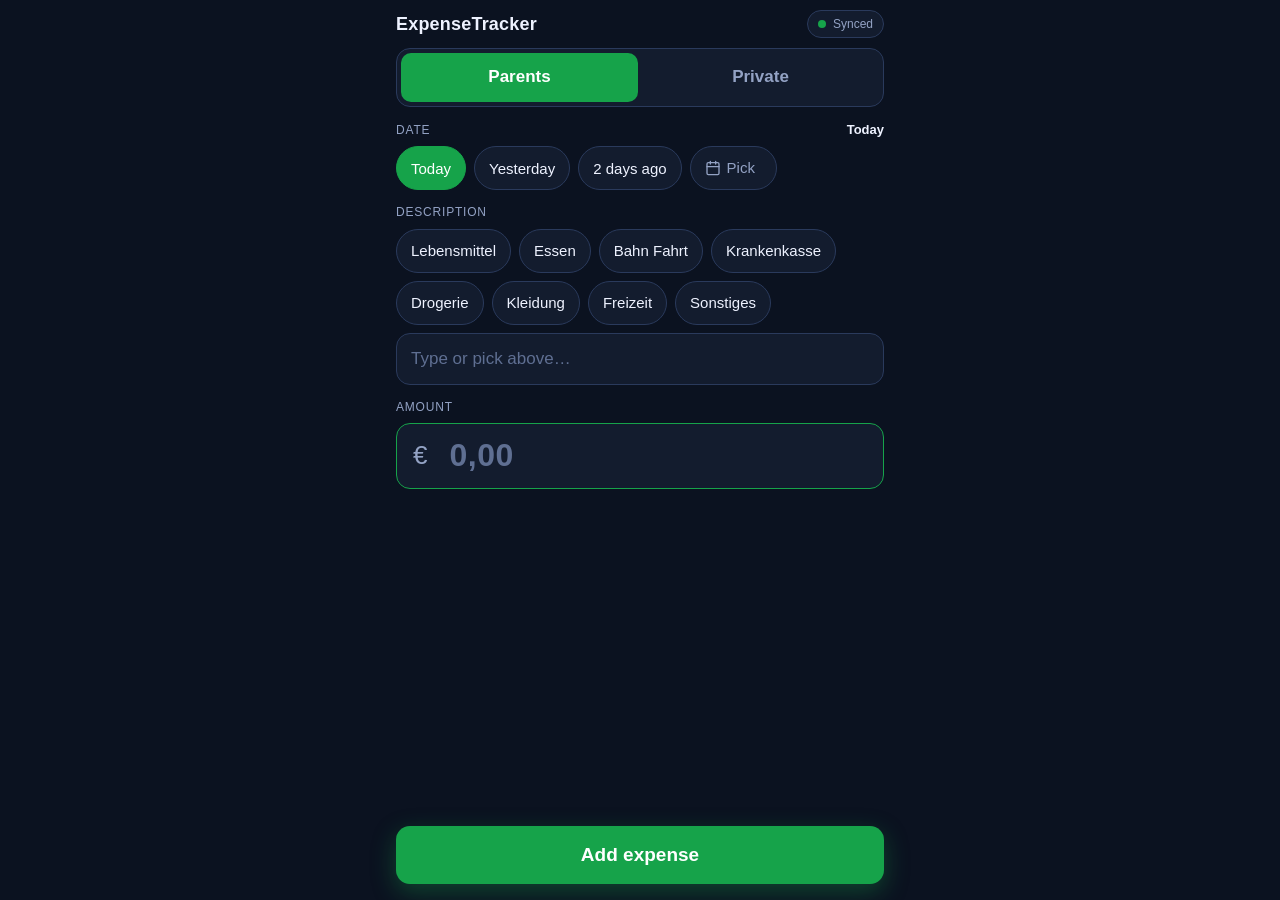
==== index.html @ 20f2503b "Build ExpenseTracker app" ====
<!DOCTYPE html>
<html lang="en">
<head>
  <meta charset="UTF-8" />
  <meta name="viewport" content="width=device-width, initial-scale=1.0, viewport-fit=cover, maximum-scale=1.0, user-scalable=no" />
  <meta name="theme-color" content="#16a34a" />
  <meta name="apple-mobile-web-app-capable" content="yes" />
  <meta name="apple-mobile-web-app-status-bar-style" content="black-translucent" />
  <meta name="apple-mobile-web-app-title" content="Expenses" />
  <title>ExpenseTracker</title>
  <link rel="manifest" href="manifest.webmanifest" />
  <link rel="icon" href="icons/favicon-32.png" sizes="32x32" />
  <link rel="apple-touch-icon" href="icons/apple-touch-icon.png" />
  <link rel="stylesheet" href="styles.css" />
</head>
<body>
  <div class="app">
    <header class="topbar">
      <h1>ExpenseTracker</h1>
      <button type="button" id="syncBtn" class="sync" title="Sync status" aria-live="polite">
        <span class="dot" id="syncDot"></span>
        <span id="syncText">Ready</span>
      </button>
    </header>

    <form id="form" class="form" autocomplete="off">
      <!-- 0. Classification -->
      <div class="segment" role="radiogroup" aria-label="Whose expense">
        <input type="radio" name="klass" id="k-parents" value="parents" checked />
        <label for="k-parents">Parents</label>
        <input type="radio" name="klass" id="k-private" value="private" />
        <label for="k-private">Private</label>
      </div>

      <!-- 1. Date -->
      <section class="block">
        <div class="block-head">
          <span class="label">Date</span>
          <span class="date-display" id="dateDisplay">Today</span>
        </div>
        <div class="chips" id="dateChips">
          <button type="button" class="chip" data-days="0">Today</button>
          <button type="button" class="chip" data-days="-1">Yesterday</button>
          <button type="button" class="chip" data-days="-2">2 days ago</button>
          <label class="chip chip-cal" for="date">
            <svg viewBox="0 0 24 24" width="16" height="16" fill="none" stroke="currentColor" stroke-width="2" stroke-linecap="round" stroke-linejoin="round"><rect x="3" y="4" width="18" height="18" rx="2"/><path d="M16 2v4M8 2v4M3 10h18"/></svg>
            Pick
          </button>
          <input type="date" id="date" name="date" />
        </div>
      </section>

      <!-- 2. Description -->
      <section class="block">
        <div class="block-head">
          <span class="label">Description</span>
        </div>
        <div class="chips" id="descChips"></div>
        <input type="text" id="desc" name="desc" placeholder="Type or pick above…" list="descHistory" enterkeyhint="next" />
        <datalist id="descHistory"></datalist>
      </section>

      <!-- 3. Amount -->
      <section class="block">
        <div class="block-head">
          <span class="label">Amount</span>
        </div>
        <div class="amount">
          <span class="cur">€</span>
          <input type="text" id="amount" name="amount" inputmode="decimal" placeholder="0,00"
                 pattern="[0-9]*[.,]?[0-9]*" enterkeyhint="done" autocomplete="off" />
        </div>
      </section>

      <div class="spacer"></div>

      <button type="submit" id="submit" class="submit">Add expense</button>
    </form>

    <section class="recent" id="recentWrap" hidden>
      <div class="recent-head">
        <span class="label">Recent</span>
        <button type="button" id="clearRecent" class="link">clear list</button>
      </div>
      <ul id="recent"></ul>
    </section>
  </div>

  <div id="toast" class="toast" role="status" aria-live="polite"></div>

  <script src="config.js"></script>
  <script src="app.js"></script>
</body>
</html>
---- styles.css ----
:root {
  --bg: #0b1220;
  --surface: #131c2e;
  --surface-2: #1b2740;
  --line: #2a3a5c;
  --text: #eef2ff;
  --muted: #93a2c4;
  --accent: #16a34a;
  --accent-press: #128a3f;
  --danger: #ef4444;
  --radius: 14px;
  --tap: 52px;
}

* { box-sizing: border-box; -webkit-tap-highlight-color: transparent; }

html, body {
  margin: 0;
  background: var(--bg);
  color: var(--text);
  font-family: -apple-system, BlinkMacSystemFont, "Segoe UI", Roboto, Helvetica, Arial, sans-serif;
  font-size: 17px;
  line-height: 1.35;
  overscroll-behavior-y: none;
}

.app {
  max-width: 520px;
  margin: 0 auto;
  min-height: 100dvh;
  display: flex;
  flex-direction: column;
  padding: max(10px, env(safe-area-inset-top)) 16px calc(16px + env(safe-area-inset-bottom));
}

/* ---- top bar ---- */
.topbar {
  display: flex;
  align-items: center;
  justify-content: space-between;
  margin-bottom: 10px;
}
.topbar h1 {
  font-size: 18px;
  font-weight: 700;
  margin: 0;
  letter-spacing: 0.2px;
}
.sync {
  display: inline-flex;
  align-items: center;
  gap: 7px;
  background: var(--surface);
  border: 1px solid var(--line);
  color: var(--muted);
  font-size: 12px;
  padding: 6px 10px;
  border-radius: 999px;
}
.sync .dot {
  width: 8px; height: 8px; border-radius: 50%;
  background: var(--muted);
  transition: background .2s;
}
.sync.is-ok   .dot { background: var(--accent); }
.sync.is-wait .dot { background: #f59e0b; }
.sync.is-off  .dot { background: var(--danger); }

/* ---- form ---- */
.form { display: flex; flex-direction: column; gap: 14px; flex: 1; }

.label { font-size: 12px; text-transform: uppercase; letter-spacing: .8px; color: var(--muted); }

.block { display: flex; flex-direction: column; gap: 8px; }
.block-head { display: flex; align-items: baseline; justify-content: space-between; }
.date-display { font-size: 13px; color: var(--text); font-weight: 600; }

/* ---- segmented control ---- */
.segment {
  display: grid;
  grid-template-columns: 1fr 1fr;
  background: var(--surface);
  border: 1px solid var(--line);
  border-radius: var(--radius);
  padding: 4px;
  gap: 4px;
}
.segment input { position: absolute; opacity: 0; pointer-events: none; }
.segment label {
  text-align: center;
  padding: 13px 0;
  border-radius: 10px;
  font-weight: 600;
  color: var(--muted);
  cursor: pointer;
  transition: background .15s, color .15s;
}
.segment input:checked + label { background: var(--accent); color: #fff; }
.segment input:focus-visible + label { outline: 2px solid #fff; outline-offset: 2px; }

/* ---- chips ---- */
.chips { display: flex; flex-wrap: wrap; gap: 8px; }
.chip {
  min-height: 44px;
  padding: 0 14px;
  display: inline-flex;
  align-items: center;
  gap: 6px;
  background: var(--surface);
  border: 1px solid var(--line);
  color: var(--text);
  border-radius: 999px;
  font-size: 15px;
  cursor: pointer;
}
.chip:active { background: var(--surface-2); }
.chip.is-active { background: var(--accent); border-color: var(--accent); color: #fff; }
.chip-cal { color: var(--muted); }
#date {
  /* kept in the DOM for the native picker, visually collapsed into the "Pick" chip */
  width: 1px; height: 1px; opacity: 0; padding: 0; border: 0; margin: 0;
}

/* ---- text input ---- */
input[type="text"] {
  width: 100%;
  min-height: var(--tap);
  background: var(--surface);
  border: 1px solid var(--line);
  border-radius: var(--radius);
  color: var(--text);
  padding: 0 14px;
  font-size: 17px;
}
input[type="text"]:focus { outline: none; border-color: var(--accent); }
input::placeholder { color: #5f6f92; }

/* ---- amount ---- */
.amount {
  display: flex;
  align-items: center;
  background: var(--surface);
  border: 1px solid var(--line);
  border-radius: var(--radius);
  padding: 0 16px;
}
.amount:focus-within { border-color: var(--accent); }
.amount .cur { font-size: 26px; color: var(--muted); margin-right: 8px; }
.amount input {
  flex: 1;
  min-height: 64px;
  background: transparent;
  border: 0;
  color: var(--text);
  font-size: 32px;
  font-weight: 700;
  letter-spacing: .5px;
}
.amount input:focus { outline: none; }

.spacer { flex: 1; min-height: 8px; }

/* ---- submit ---- */
.submit {
  position: sticky;
  bottom: calc(8px + env(safe-area-inset-bottom));
  min-height: 58px;
  border: 0;
  border-radius: var(--radius);
  background: var(--accent);
  color: #fff;
  font-size: 19px;
  font-weight: 700;
  cursor: pointer;
  box-shadow: 0 8px 24px rgba(22,163,74,.35);
}
.submit:active { background: var(--accent-press); transform: translateY(1px); }
.submit:disabled { opacity: .55; box-shadow: none; }
.submit.flash { animation: flash .4s ease; }
@keyframes flash { 0%{background:#22c55e} 100%{background:var(--accent)} }

/* ---- recent ---- */
.recent { margin-top: 18px; }
.recent-head { display: flex; justify-content: space-between; align-items: center; margin-bottom: 8px; }
.link { background: none; border: 0; color: var(--muted); font-size: 12px; text-decoration: underline; cursor: pointer; }
#recent { list-style: none; margin: 0; padding: 0; display: flex; flex-direction: column; gap: 8px; }
#recent li {
  display: flex;
  align-items: center;
  gap: 10px;
  background: var(--surface);
  border: 1px solid var(--line);
  border-radius: 12px;
  padding: 10px 12px;
  font-size: 14px;
}
#recent .r-main { flex: 1; min-width: 0; }
#recent .r-desc { font-weight: 600; white-space: nowrap; overflow: hidden; text-overflow: ellipsis; }
#recent .r-meta { color: var(--muted); font-size: 12px; }
#recent .r-amt { font-weight: 700; white-space: nowrap; }
#recent .r-tag { font-size: 10px; text-transform: uppercase; letter-spacing: .5px; padding: 2px 6px; border-radius: 6px; background: var(--surface-2); color: var(--muted); }
#recent .r-undo { background: none; border: 1px solid var(--line); color: var(--text); border-radius: 8px; padding: 6px 10px; font-size: 12px; cursor: pointer; }
#recent li.is-pending { border-color: #f59e0b55; }
#recent li.is-sent .r-undo { display: none; }
#recent li.is-error { border-color: var(--danger); }

/* ---- toast ---- */
.toast {
  position: fixed;
  left: 50%;
  bottom: calc(84px + env(safe-area-inset-bottom));
  transform: translateX(-50%) translateY(20px);
  background: #0f172a;
  border: 1px solid var(--line);
  color: var(--text);
  padding: 10px 16px;
  border-radius: 999px;
  font-size: 14px;
  opacity: 0;
  pointer-events: none;
  transition: opacity .2s, transform .2s;
  z-index: 50;
}
.toast.show { opacity: 1; transform: translateX(-50%) translateY(0); }
.toast.err { border-color: var(--danger); }

@media (prefers-reduced-motion: reduce) {
  * { transition: none !important; animation: none !important; }
}
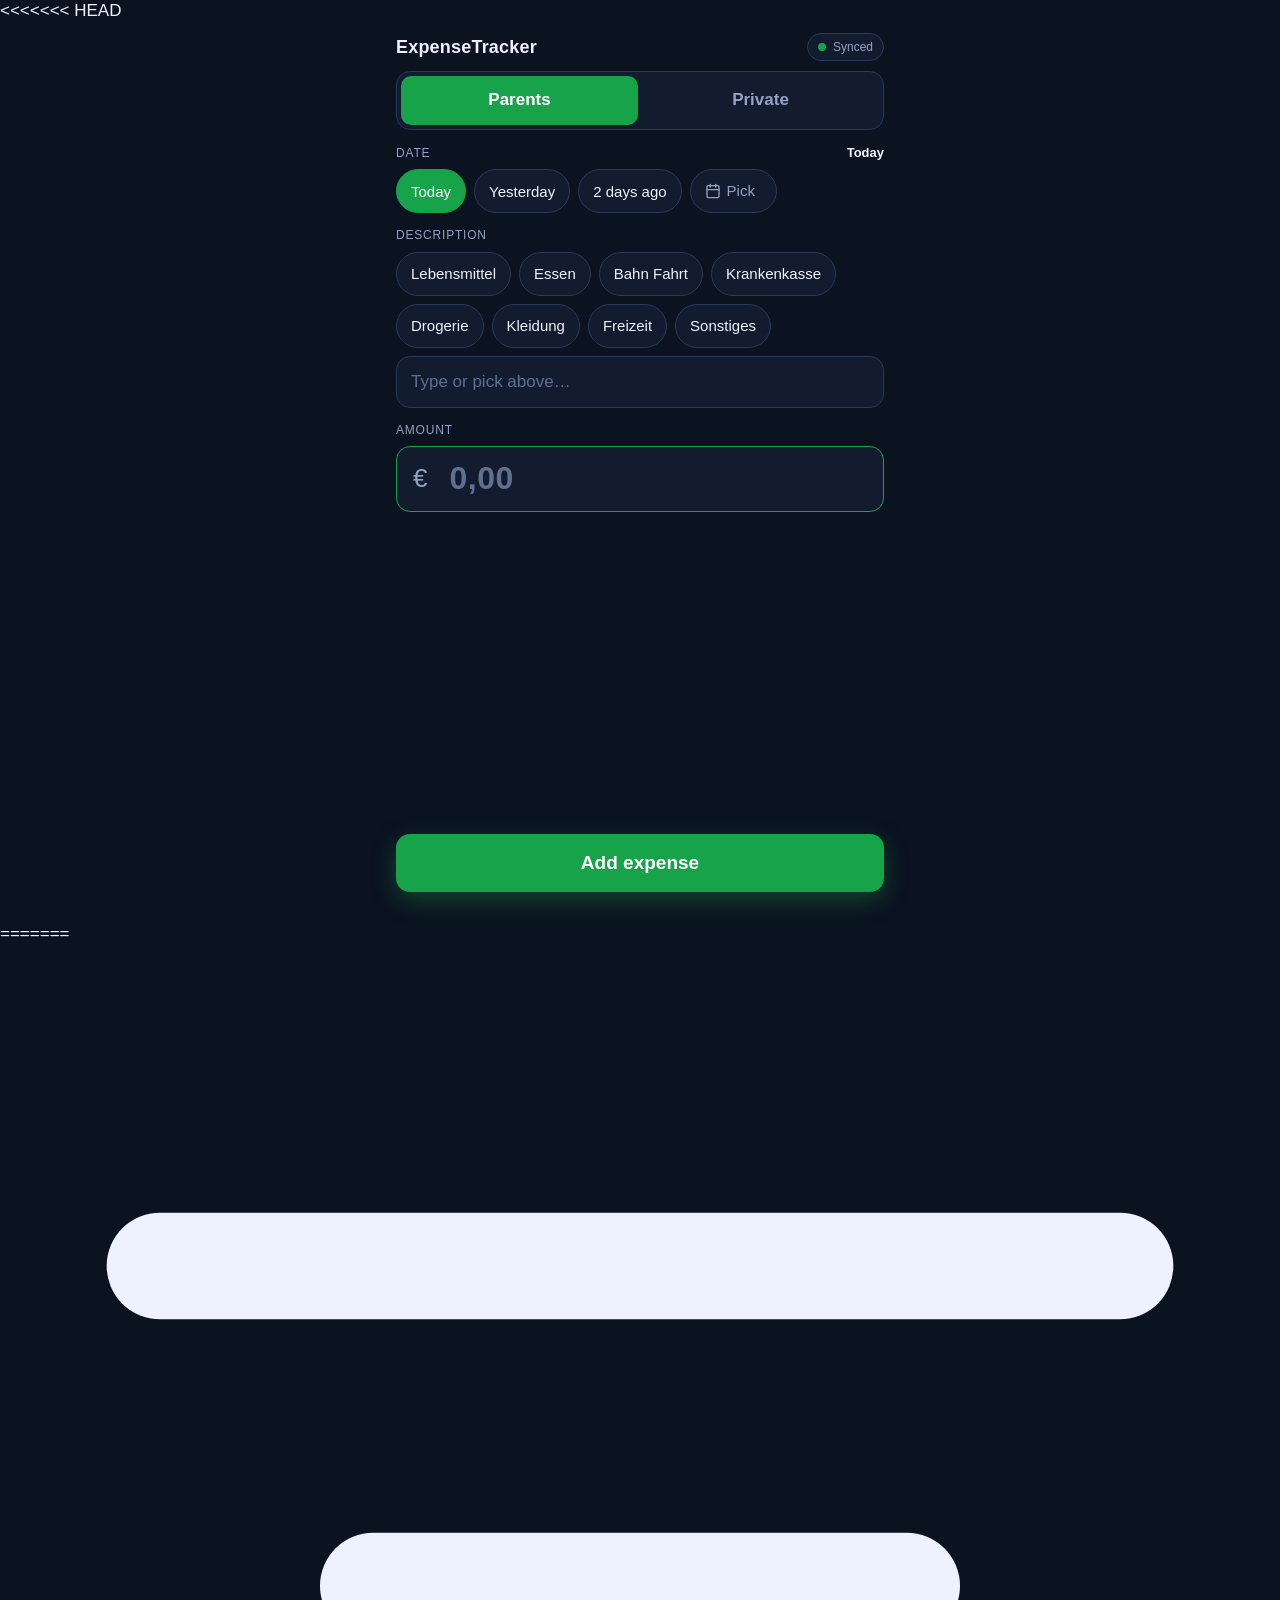
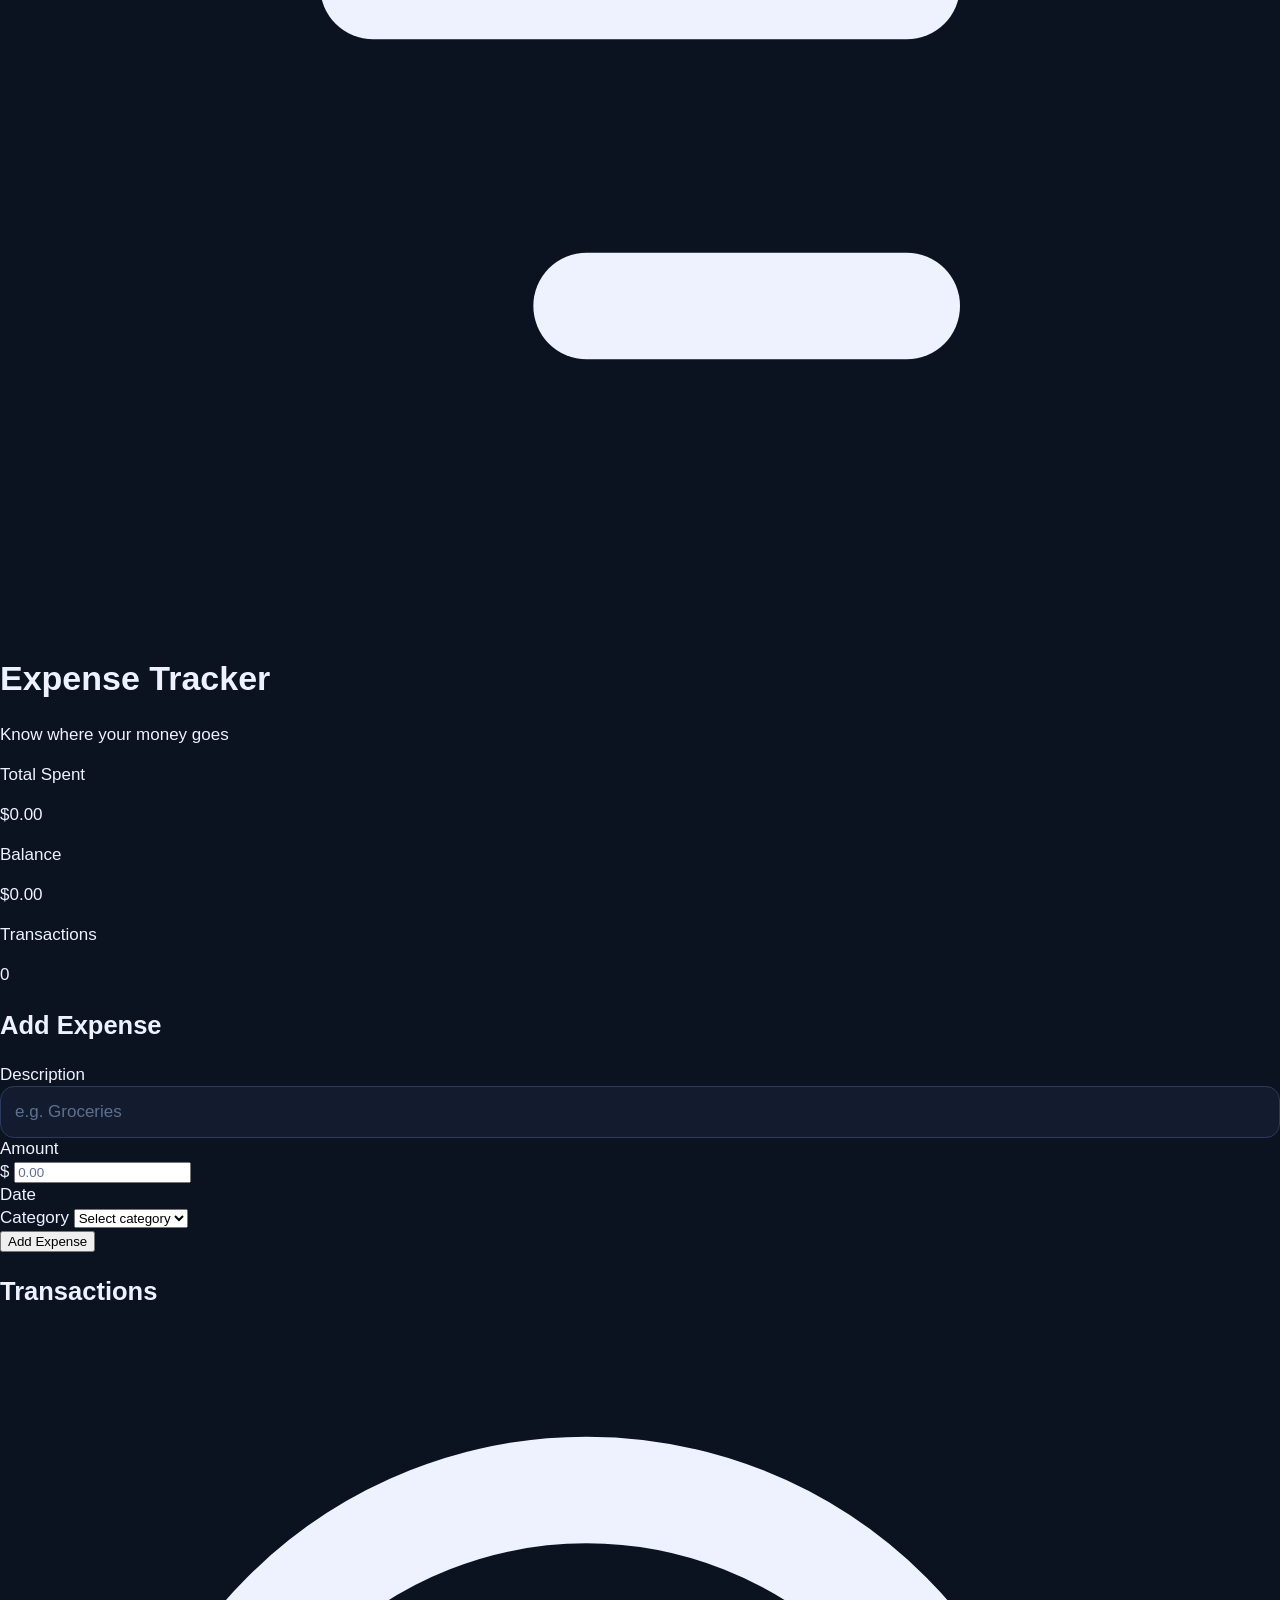
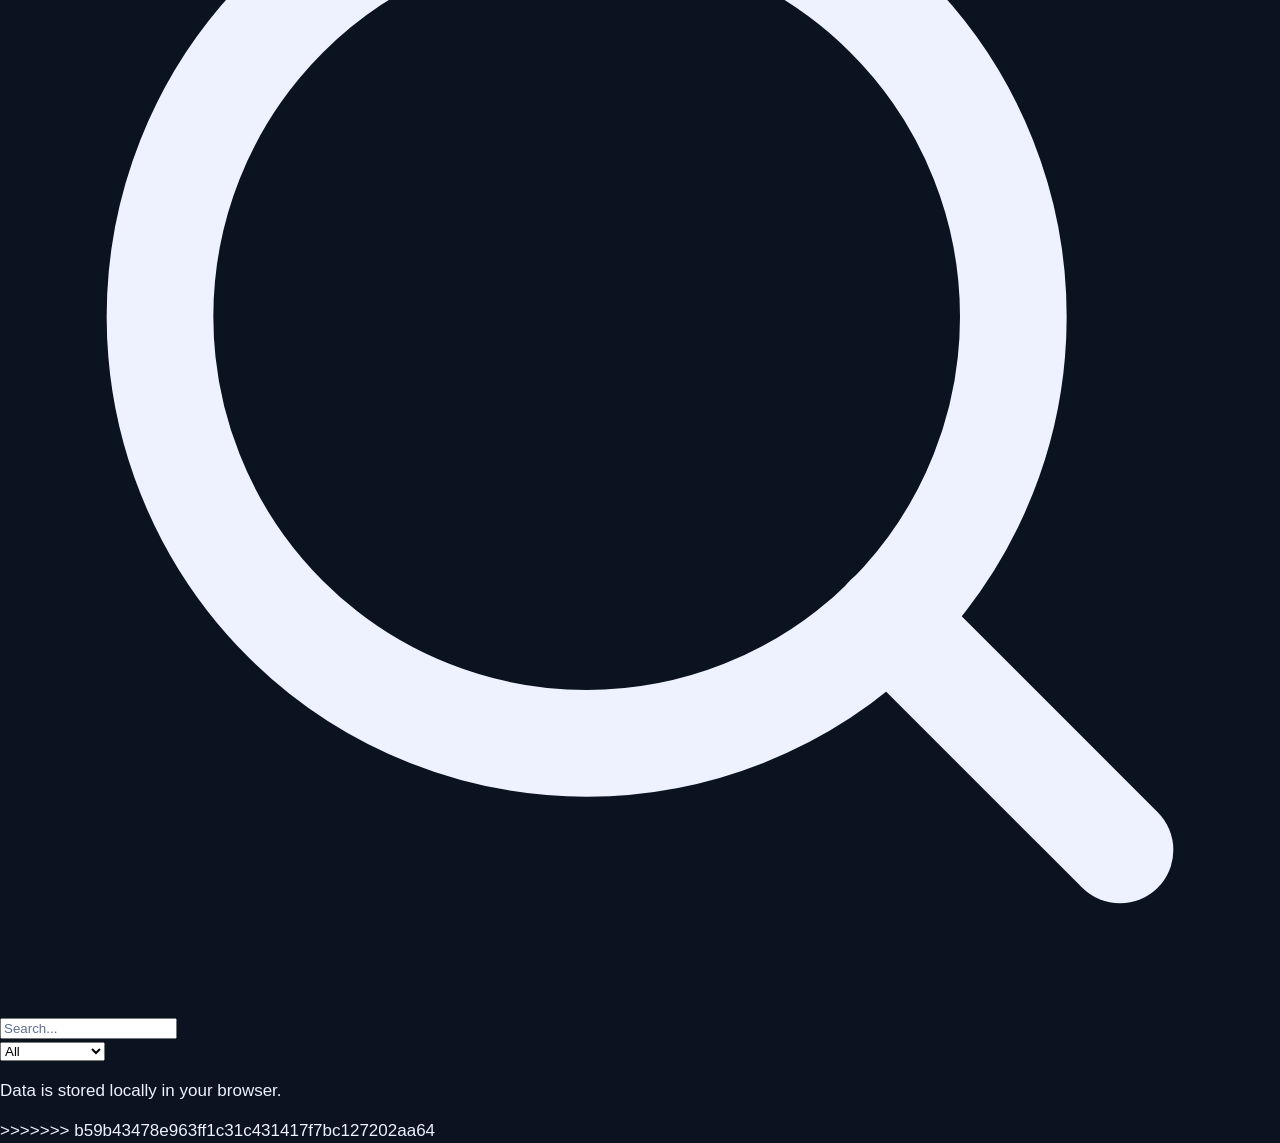
==== commit 322c0f9e: "Build ExpenseTracker app" ====
--- a/index.html
+++ b/index.html
@@ -2,6 +2,7 @@
 <html lang="en">
 <head>
   <meta charset="UTF-8" />
+<<<<<<< HEAD
   <meta name="viewport" content="width=device-width, initial-scale=1.0, viewport-fit=cover, maximum-scale=1.0, user-scalable=no" />
   <meta name="theme-color" content="#16a34a" />
   <meta name="apple-mobile-web-app-capable" content="yes" />
@@ -89,6 +90,132 @@
   <div id="toast" class="toast" role="status" aria-live="polite"></div>
 
   <script src="config.js"></script>
+=======
+  <meta name="viewport" content="width=device-width, initial-scale=1.0" />
+  <title>Expense Tracker</title>
+  <link rel="preconnect" href="https://fonts.googleapis.com" />
+  <link rel="preconnect" href="https://fonts.gstatic.com" crossorigin />
+  <link href="https://fonts.googleapis.com/css2?family=Fraunces:opsz,wght@9..144,400;9..144,500;9..144,600;9..144,700&family=Inter:wght@400;500;600;700&display=swap" rel="stylesheet" />
+  <link rel="stylesheet" href="styles.css" />
+</head>
+<body>
+  <header class="app-header">
+    <div class="container header-inner">
+      <div class="brand">
+        <span class="brand-mark">
+          <svg xmlns="http://www.w3.org/2000/svg" viewBox="0 0 24 24" fill="none" stroke="currentColor" stroke-width="2" stroke-linecap="round" stroke-linejoin="round" aria-hidden="true">
+            <path d="M3 6h18" />
+            <path d="M7 12h10" />
+            <path d="M11 18h6" />
+          </svg>
+        </span>
+        <h1>Expense Tracker</h1>
+      </div>
+      <p class="header-subtitle">Know where your money goes</p>
+    </div>
+  </header>
+
+  <main class="container">
+    <!-- Summary cards -->
+    <section class="summary-grid" aria-label="Summary">
+      <article class="summary-card total">
+        <p class="summary-label">Total Spent</p>
+        <p class="summary-value" id="totalSpent">$0.00</p>
+      </article>
+      <article class="summary-card balance">
+        <p class="summary-label">Balance</p>
+        <p class="summary-value" id="balance">$0.00</p>
+      </article>
+      <article class="summary-card count">
+        <p class="summary-label">Transactions</p>
+        <p class="summary-value" id="transactionCount">0</p>
+      </article>
+    </section>
+
+    <div class="layout">
+      <!-- Add expense form -->
+      <section class="panel add-panel">
+        <h2 class="panel-title">Add Expense</h2>
+        <form id="expenseForm" novalidate>
+          <div class="field">
+            <label for="description">Description</label>
+            <input type="text" id="description" name="description" placeholder="e.g. Groceries" autocomplete="off" required />
+          </div>
+
+          <div class="field-row">
+            <div class="field">
+              <label for="amount">Amount</label>
+              <div class="amount-input">
+                <span class="currency-symbol">$</span>
+                <input type="number" id="amount" name="amount" placeholder="0.00" min="0.01" step="0.01" required />
+              </div>
+            </div>
+
+            <div class="field">
+              <label for="date">Date</label>
+              <input type="date" id="date" name="date" required />
+            </div>
+          </div>
+
+          <div class="field">
+            <label for="category">Category</label>
+            <select id="category" name="category" required>
+              <option value="" disabled selected>Select category</option>
+              <option value="Food & Drink">Food & Drink</option>
+              <option value="Transport">Transport</option>
+              <option value="Housing">Housing</option>
+              <option value="Utilities">Utilities</option>
+              <option value="Entertainment">Entertainment</option>
+              <option value="Health">Health</option>
+              <option value="Shopping">Shopping</option>
+              <option value="Other">Other</option>
+            </select>
+          </div>
+
+          <button type="submit" class="btn-primary">
+            Add Expense
+          </button>
+        </form>
+      </section>
+
+      <!-- Expense list -->
+      <section class="panel list-panel">
+        <div class="list-header">
+          <h2 class="panel-title">Transactions</h2>
+          <div class="filter-group">
+            <div class="search-box">
+              <svg xmlns="http://www.w3.org/2000/svg" viewBox="0 0 24 24" fill="none" stroke="currentColor" stroke-width="2" stroke-linecap="round" stroke-linejoin="round" aria-hidden="true">
+                <circle cx="11" cy="11" r="8"></circle>
+                <line x1="21" y1="21" x2="16.65" y2="16.65"></line>
+              </svg>
+              <input type="search" id="searchInput" placeholder="Search..." aria-label="Search transactions" />
+            </div>
+            <select id="categoryFilter" aria-label="Filter by category">
+              <option value="all">All</option>
+              <option value="Food & Drink">Food & Drink</option>
+              <option value="Transport">Transport</option>
+              <option value="Housing">Housing</option>
+              <option value="Utilities">Utilities</option>
+              <option value="Entertainment">Entertainment</option>
+              <option value="Health">Health</option>
+              <option value="Shopping">Shopping</option>
+              <option value="Other">Other</option>
+            </select>
+          </div>
+        </div>
+
+        <div id="expenseList" class="expense-list" aria-live="polite"></div>
+      </section>
+    </div>
+  </main>
+
+  <footer class="app-footer">
+    <div class="container">
+      <p>Data is stored locally in your browser.</p>
+    </div>
+  </footer>
+
+>>>>>>> b59b43478e963ff1c31c431417f7bc127202aa64
   <script src="app.js"></script>
 </body>
 </html>
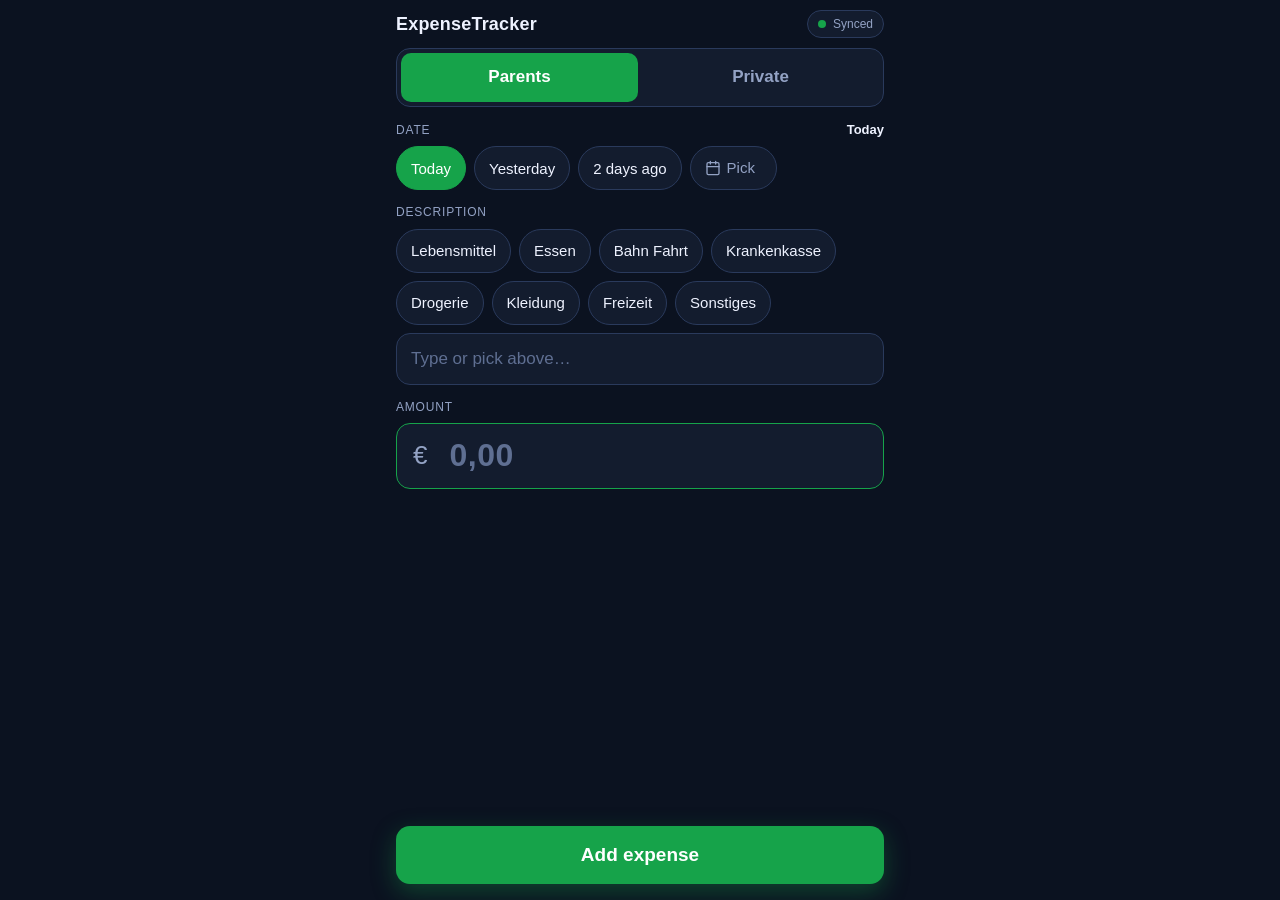
==== commit 9bb138dc: "Connect to Google Sheet" ====
--- a/index.html
+++ b/index.html
@@ -2,7 +2,6 @@
 <html lang="en">
 <head>
   <meta charset="UTF-8" />
-<<<<<<< HEAD
   <meta name="viewport" content="width=device-width, initial-scale=1.0, viewport-fit=cover, maximum-scale=1.0, user-scalable=no" />
   <meta name="theme-color" content="#16a34a" />
   <meta name="apple-mobile-web-app-capable" content="yes" />
@@ -90,132 +89,6 @@
   <div id="toast" class="toast" role="status" aria-live="polite"></div>
 
   <script src="config.js"></script>
-=======
-  <meta name="viewport" content="width=device-width, initial-scale=1.0" />
-  <title>Expense Tracker</title>
-  <link rel="preconnect" href="https://fonts.googleapis.com" />
-  <link rel="preconnect" href="https://fonts.gstatic.com" crossorigin />
-  <link href="https://fonts.googleapis.com/css2?family=Fraunces:opsz,wght@9..144,400;9..144,500;9..144,600;9..144,700&family=Inter:wght@400;500;600;700&display=swap" rel="stylesheet" />
-  <link rel="stylesheet" href="styles.css" />
-</head>
-<body>
-  <header class="app-header">
-    <div class="container header-inner">
-      <div class="brand">
-        <span class="brand-mark">
-          <svg xmlns="http://www.w3.org/2000/svg" viewBox="0 0 24 24" fill="none" stroke="currentColor" stroke-width="2" stroke-linecap="round" stroke-linejoin="round" aria-hidden="true">
-            <path d="M3 6h18" />
-            <path d="M7 12h10" />
-            <path d="M11 18h6" />
-          </svg>
-        </span>
-        <h1>Expense Tracker</h1>
-      </div>
-      <p class="header-subtitle">Know where your money goes</p>
-    </div>
-  </header>
-
-  <main class="container">
-    <!-- Summary cards -->
-    <section class="summary-grid" aria-label="Summary">
-      <article class="summary-card total">
-        <p class="summary-label">Total Spent</p>
-        <p class="summary-value" id="totalSpent">$0.00</p>
-      </article>
-      <article class="summary-card balance">
-        <p class="summary-label">Balance</p>
-        <p class="summary-value" id="balance">$0.00</p>
-      </article>
-      <article class="summary-card count">
-        <p class="summary-label">Transactions</p>
-        <p class="summary-value" id="transactionCount">0</p>
-      </article>
-    </section>
-
-    <div class="layout">
-      <!-- Add expense form -->
-      <section class="panel add-panel">
-        <h2 class="panel-title">Add Expense</h2>
-        <form id="expenseForm" novalidate>
-          <div class="field">
-            <label for="description">Description</label>
-            <input type="text" id="description" name="description" placeholder="e.g. Groceries" autocomplete="off" required />
-          </div>
-
-          <div class="field-row">
-            <div class="field">
-              <label for="amount">Amount</label>
-              <div class="amount-input">
-                <span class="currency-symbol">$</span>
-                <input type="number" id="amount" name="amount" placeholder="0.00" min="0.01" step="0.01" required />
-              </div>
-            </div>
-
-            <div class="field">
-              <label for="date">Date</label>
-              <input type="date" id="date" name="date" required />
-            </div>
-          </div>
-
-          <div class="field">
-            <label for="category">Category</label>
-            <select id="category" name="category" required>
-              <option value="" disabled selected>Select category</option>
-              <option value="Food & Drink">Food & Drink</option>
-              <option value="Transport">Transport</option>
-              <option value="Housing">Housing</option>
-              <option value="Utilities">Utilities</option>
-              <option value="Entertainment">Entertainment</option>
-              <option value="Health">Health</option>
-              <option value="Shopping">Shopping</option>
-              <option value="Other">Other</option>
-            </select>
-          </div>
-
-          <button type="submit" class="btn-primary">
-            Add Expense
-          </button>
-        </form>
-      </section>
-
-      <!-- Expense list -->
-      <section class="panel list-panel">
-        <div class="list-header">
-          <h2 class="panel-title">Transactions</h2>
-          <div class="filter-group">
-            <div class="search-box">
-              <svg xmlns="http://www.w3.org/2000/svg" viewBox="0 0 24 24" fill="none" stroke="currentColor" stroke-width="2" stroke-linecap="round" stroke-linejoin="round" aria-hidden="true">
-                <circle cx="11" cy="11" r="8"></circle>
-                <line x1="21" y1="21" x2="16.65" y2="16.65"></line>
-              </svg>
-              <input type="search" id="searchInput" placeholder="Search..." aria-label="Search transactions" />
-            </div>
-            <select id="categoryFilter" aria-label="Filter by category">
-              <option value="all">All</option>
-              <option value="Food & Drink">Food & Drink</option>
-              <option value="Transport">Transport</option>
-              <option value="Housing">Housing</option>
-              <option value="Utilities">Utilities</option>
-              <option value="Entertainment">Entertainment</option>
-              <option value="Health">Health</option>
-              <option value="Shopping">Shopping</option>
-              <option value="Other">Other</option>
-            </select>
-          </div>
-        </div>
-
-        <div id="expenseList" class="expense-list" aria-live="polite"></div>
-      </section>
-    </div>
-  </main>
-
-  <footer class="app-footer">
-    <div class="container">
-      <p>Data is stored locally in your browser.</p>
-    </div>
-  </footer>
-
->>>>>>> b59b43478e963ff1c31c431417f7bc127202aa64
   <script src="app.js"></script>
 </body>
 </html>
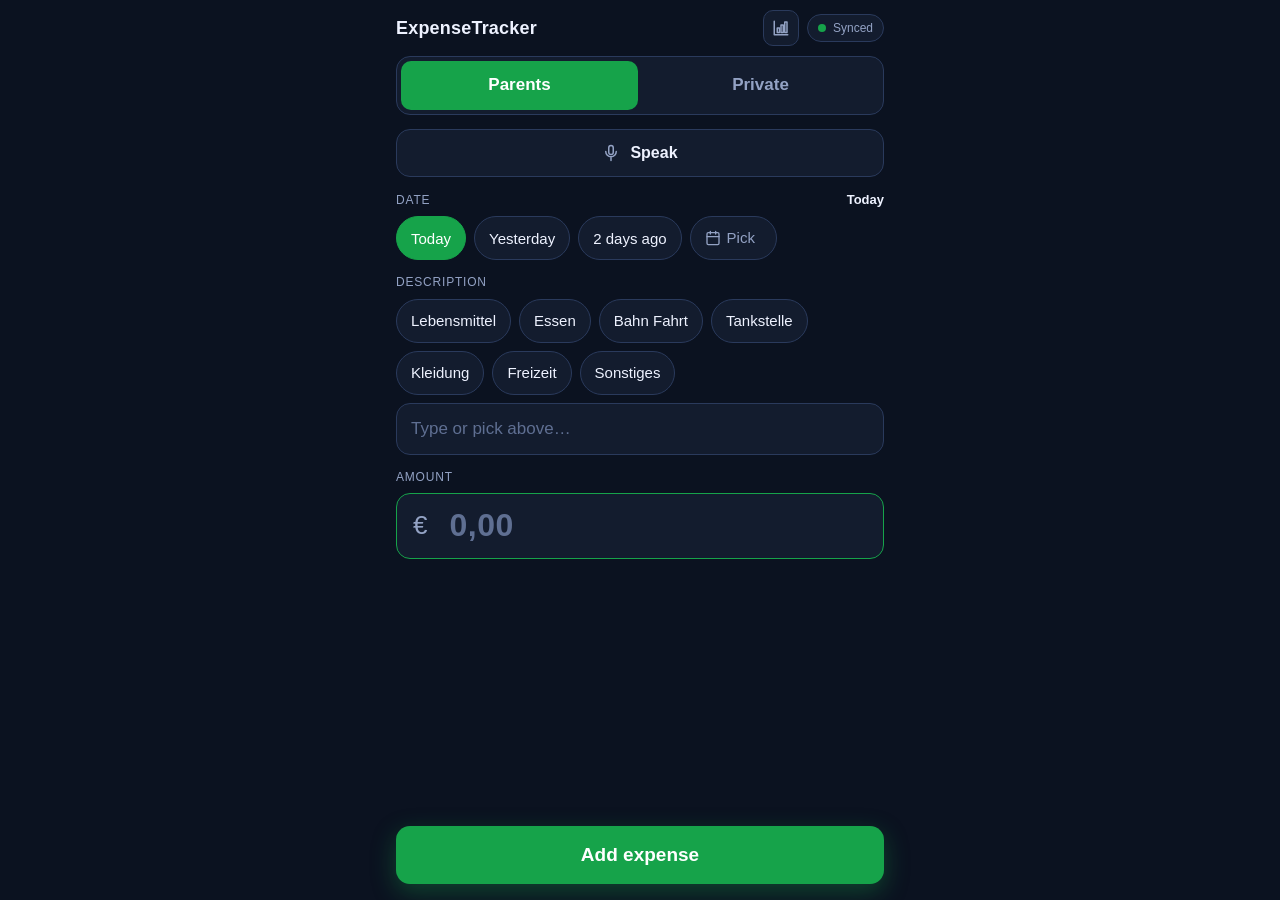
==== commit d923b90b: "Add stats page, voice entry, update descriptions" ====
--- a/index.html
+++ b/index.html
@@ -17,10 +17,15 @@
   <div class="app">
     <header class="topbar">
       <h1>ExpenseTracker</h1>
-      <button type="button" id="syncBtn" class="sync" title="Sync status" aria-live="polite">
-        <span class="dot" id="syncDot"></span>
-        <span id="syncText">Ready</span>
-      </button>
+      <div class="topbar-right">
+        <a href="stats.html" class="iconbtn" title="Statistics" aria-label="Statistics">
+          <svg viewBox="0 0 24 24" width="18" height="18" fill="none" stroke="currentColor" stroke-width="2" stroke-linecap="round" stroke-linejoin="round"><path d="M3 3v18h18"/><rect x="7" y="12" width="3" height="6"/><rect x="12" y="8" width="3" height="10"/><rect x="17" y="4" width="3" height="14"/></svg>
+        </a>
+        <button type="button" id="syncBtn" class="sync" title="Sync status" aria-live="polite">
+          <span class="dot" id="syncDot"></span>
+          <span id="syncText">Ready</span>
+        </button>
+      </div>
     </header>
 
     <form id="form" class="form" autocomplete="off">
@@ -31,6 +36,14 @@
         <input type="radio" name="klass" id="k-private" value="private" />
         <label for="k-private">Private</label>
       </div>
+
+      <!-- Voice entry (hidden if the browser has no speech recognition, e.g. iOS Safari) -->
+      <button type="button" id="voiceBtn" class="voice" hidden>
+        <span class="voice-ico" aria-hidden="true">
+          <svg viewBox="0 0 24 24" width="18" height="18" fill="none" stroke="currentColor" stroke-width="2" stroke-linecap="round" stroke-linejoin="round"><rect x="9" y="2" width="6" height="12" rx="3"/><path d="M5 10a7 7 0 0 0 14 0M12 17v5"/></svg>
+        </span>
+        <span id="voiceLabel">Speak</span>
+      </button>
 
       <!-- 1. Date -->
       <section class="block">
@@ -89,6 +102,7 @@
   <div id="toast" class="toast" role="status" aria-live="polite"></div>
 
   <script src="config.js"></script>
+  <script src="voice.js"></script>
   <script src="app.js"></script>
 </body>
 </html>
--- a/styles.css
+++ b/styles.css
@@ -224,6 +224,67 @@
 .toast.show { opacity: 1; transform: translateX(-50%) translateY(0); }
 .toast.err { border-color: var(--danger); }
 
+/* ---- top bar right cluster + icon buttons ---- */
+.topbar-right { display: flex; align-items: center; gap: 8px; }
+.iconbtn {
+  display: inline-flex; align-items: center; justify-content: center;
+  width: 36px; height: 36px; border-radius: 10px;
+  background: var(--surface); border: 1px solid var(--line);
+  color: var(--muted); text-decoration: none; flex: none;
+}
+.iconbtn:active { background: var(--surface-2); }
+
+/* ---- voice entry button ---- */
+.voice {
+  display: flex; align-items: center; justify-content: center; gap: 10px;
+  min-height: 48px;
+  border: 1px solid var(--line); border-radius: var(--radius);
+  background: var(--surface); color: var(--text);
+  font-size: 16px; font-weight: 600; cursor: pointer;
+}
+.voice[hidden] { display: none; }
+.voice .voice-ico { color: var(--muted); display: inline-flex; }
+.voice:active { background: var(--surface-2); }
+.voice.listening { border-color: var(--accent); background: rgba(22,163,74,.14); }
+.voice.listening .voice-ico { color: var(--accent); }
+.voice.listening::before {
+  content: ""; width: 9px; height: 9px; border-radius: 50%;
+  background: var(--danger); animation: pulse 1s ease-in-out infinite;
+}
+@keyframes pulse { 0%,100% { opacity: 1; transform: scale(1); } 50% { opacity: .35; transform: scale(1.6); } }
+#voiceLabel { overflow: hidden; text-overflow: ellipsis; white-space: nowrap; max-width: 74vw; }
+
+/* ---- stats page ---- */
+.source { font-size: 11px; color: var(--muted); text-align: right; max-width: 45vw; }
+.filters { display: flex; flex-direction: column; gap: 10px; margin: 4px 0 6px; }
+.stat-big { font-size: 34px; font-weight: 800; letter-spacing: .5px; margin-top: 2px; }
+.stat-sub { color: var(--muted); font-size: 13px; margin-top: 2px; }
+.stats-section { margin-top: 22px; }
+.stats-section > .label { display: block; margin-bottom: 6px; }
+
+.bar-row {
+  display: grid; grid-template-columns: 1fr auto; column-gap: 10px;
+  padding: 11px 0; border-bottom: 1px solid var(--line);
+}
+.bar-row .b-name { font-weight: 600; }
+.bar-row .b-val { font-weight: 700; white-space: nowrap; }
+.bar-row .b-sub { grid-column: 1 / -1; font-size: 11px; color: var(--muted); margin-top: 2px; }
+.bar-row .b-track {
+  grid-column: 1 / -1; height: 8px; margin-top: 7px;
+  background: var(--surface-2); border-radius: 999px; overflow: hidden;
+}
+.bar-row .b-fill { height: 100%; background: var(--accent); border-radius: 999px; }
+
+.months { display: flex; align-items: flex-end; gap: 7px; height: 130px; margin-top: 12px; }
+.months .m { flex: 1; display: flex; flex-direction: column; align-items: center; justify-content: flex-end; gap: 5px; height: 100%; }
+.months .m-bar { width: 100%; background: var(--accent); border-radius: 6px 6px 0 0; min-height: 2px; transition: height .2s; }
+.months .m.dim .m-bar { background: var(--surface-2); }
+.months .m-val { font-size: 10px; color: var(--text); }
+.months .m-label { font-size: 10px; color: var(--muted); }
+
+.empty { color: var(--muted); text-align: center; padding: 34px 12px; }
+.updbtn { background: none; border: 1px solid var(--line); color: var(--text); border-radius: 8px; padding: 6px 10px; font-size: 12px; cursor: pointer; }
+
 @media (prefers-reduced-motion: reduce) {
   * { transition: none !important; animation: none !important; }
 }
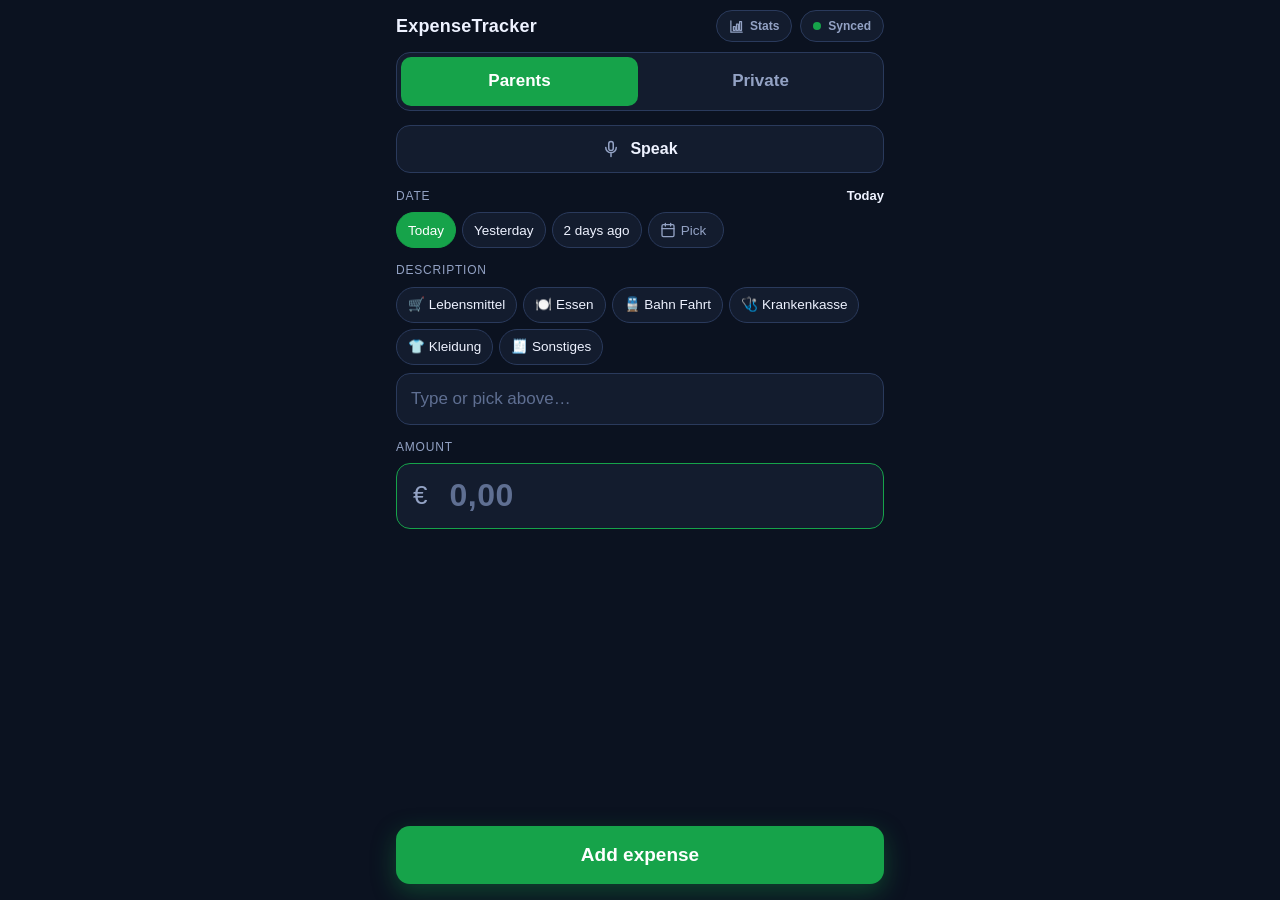
==== commit 927d396f: "Emoji chips, mode-specific descriptions, matching pill buttons" ====
--- a/index.html
+++ b/index.html
@@ -19,7 +19,8 @@
       <h1>ExpenseTracker</h1>
       <div class="topbar-right">
         <a href="stats.html" class="iconbtn" title="Statistics" aria-label="Statistics">
-          <svg viewBox="0 0 24 24" width="18" height="18" fill="none" stroke="currentColor" stroke-width="2" stroke-linecap="round" stroke-linejoin="round"><path d="M3 3v18h18"/><rect x="7" y="12" width="3" height="6"/><rect x="12" y="8" width="3" height="10"/><rect x="17" y="4" width="3" height="14"/></svg>
+          <svg viewBox="0 0 24 24" fill="none" stroke="currentColor" stroke-width="2" stroke-linecap="round" stroke-linejoin="round"><path d="M3 3v18h18"/><rect x="7" y="12" width="3" height="6"/><rect x="12" y="8" width="3" height="10"/><rect x="17" y="4" width="3" height="14"/></svg>
+          Stats
         </a>
         <button type="button" id="syncBtn" class="sync" title="Sync status" aria-live="polite">
           <span class="dot" id="syncDot"></span>
--- a/styles.css
+++ b/styles.css
@@ -50,11 +50,13 @@
   display: inline-flex;
   align-items: center;
   gap: 7px;
+  height: 32px;
   background: var(--surface);
   border: 1px solid var(--line);
   color: var(--muted);
   font-size: 12px;
-  padding: 6px 10px;
+  font-weight: 600;
+  padding: 0 12px;
   border-radius: 999px;
 }
 .sync .dot {
@@ -99,18 +101,19 @@
 .segment input:focus-visible + label { outline: 2px solid #fff; outline-offset: 2px; }
 
 /* ---- chips ---- */
-.chips { display: flex; flex-wrap: wrap; gap: 8px; }
+.chips { display: flex; flex-wrap: wrap; gap: 6px; }
 .chip {
-  min-height: 44px;
-  padding: 0 14px;
+  min-height: 36px;
+  padding: 0 11px;
   display: inline-flex;
   align-items: center;
-  gap: 6px;
-  background: var(--surface);
-  border: 1px solid var(--line);
-  color: var(--text);
-  border-radius: 999px;
-  font-size: 15px;
+  gap: 5px;
+  background: var(--surface);
+  border: 1px solid var(--line);
+  color: var(--text);
+  border-radius: 999px;
+  font-size: 13.5px;
+  line-height: 1;
   cursor: pointer;
 }
 .chip:active { background: var(--surface-2); }
@@ -224,14 +227,17 @@
 .toast.show { opacity: 1; transform: translateX(-50%) translateY(0); }
 .toast.err { border-color: var(--danger); }
 
-/* ---- top bar right cluster + icon buttons ---- */
+/* ---- top bar right cluster + pill buttons ---- */
 .topbar-right { display: flex; align-items: center; gap: 8px; }
 .iconbtn {
-  display: inline-flex; align-items: center; justify-content: center;
-  width: 36px; height: 36px; border-radius: 10px;
+  display: inline-flex; align-items: center; gap: 6px;
+  height: 32px; padding: 0 12px;
+  border-radius: 999px;
   background: var(--surface); border: 1px solid var(--line);
   color: var(--muted); text-decoration: none; flex: none;
-}
+  font-size: 12px; font-weight: 600;
+}
+.iconbtn svg { width: 15px; height: 15px; }
 .iconbtn:active { background: var(--surface-2); }
 
 /* ---- voice entry button ---- */
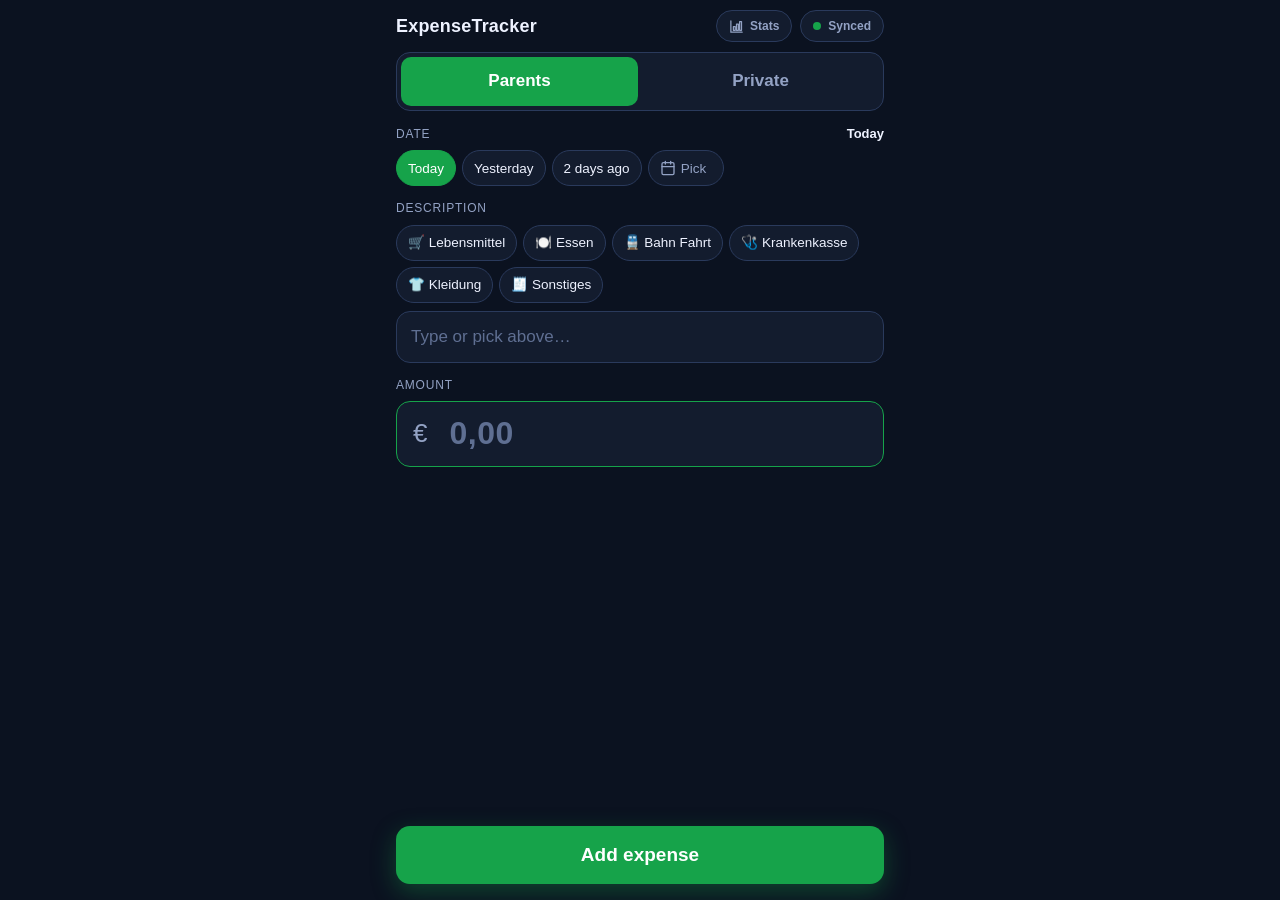
==== commit 2d80d7e5: "Remove voice, 10s undo, group stats by tag, donut chart" ====
--- a/index.html
+++ b/index.html
@@ -37,14 +37,6 @@
         <input type="radio" name="klass" id="k-private" value="private" />
         <label for="k-private">Private</label>
       </div>
-
-      <!-- Voice entry (hidden if the browser has no speech recognition, e.g. iOS Safari) -->
-      <button type="button" id="voiceBtn" class="voice" hidden>
-        <span class="voice-ico" aria-hidden="true">
-          <svg viewBox="0 0 24 24" width="18" height="18" fill="none" stroke="currentColor" stroke-width="2" stroke-linecap="round" stroke-linejoin="round"><rect x="9" y="2" width="6" height="12" rx="3"/><path d="M5 10a7 7 0 0 0 14 0M12 17v5"/></svg>
-        </span>
-        <span id="voiceLabel">Speak</span>
-      </button>
 
       <!-- 1. Date -->
       <section class="block">
@@ -103,7 +95,6 @@
   <div id="toast" class="toast" role="status" aria-live="polite"></div>
 
   <script src="config.js"></script>
-  <script src="voice.js"></script>
   <script src="app.js"></script>
 </body>
 </html>
--- a/styles.css
+++ b/styles.css
@@ -240,26 +240,6 @@
 .iconbtn svg { width: 15px; height: 15px; }
 .iconbtn:active { background: var(--surface-2); }
 
-/* ---- voice entry button ---- */
-.voice {
-  display: flex; align-items: center; justify-content: center; gap: 10px;
-  min-height: 48px;
-  border: 1px solid var(--line); border-radius: var(--radius);
-  background: var(--surface); color: var(--text);
-  font-size: 16px; font-weight: 600; cursor: pointer;
-}
-.voice[hidden] { display: none; }
-.voice .voice-ico { color: var(--muted); display: inline-flex; }
-.voice:active { background: var(--surface-2); }
-.voice.listening { border-color: var(--accent); background: rgba(22,163,74,.14); }
-.voice.listening .voice-ico { color: var(--accent); }
-.voice.listening::before {
-  content: ""; width: 9px; height: 9px; border-radius: 50%;
-  background: var(--danger); animation: pulse 1s ease-in-out infinite;
-}
-@keyframes pulse { 0%,100% { opacity: 1; transform: scale(1); } 50% { opacity: .35; transform: scale(1.6); } }
-#voiceLabel { overflow: hidden; text-overflow: ellipsis; white-space: nowrap; max-width: 74vw; }
-
 /* ---- stats page ---- */
 .source { font-size: 11px; color: var(--muted); text-align: right; max-width: 45vw; }
 .filters { display: flex; flex-direction: column; gap: 10px; margin: 4px 0 6px; }
@@ -268,18 +248,17 @@
 .stats-section { margin-top: 22px; }
 .stats-section > .label { display: block; margin-bottom: 6px; }
 
-.bar-row {
-  display: grid; grid-template-columns: 1fr auto; column-gap: 10px;
-  padding: 11px 0; border-bottom: 1px solid var(--line);
-}
-.bar-row .b-name { font-weight: 600; }
-.bar-row .b-val { font-weight: 700; white-space: nowrap; }
-.bar-row .b-sub { grid-column: 1 / -1; font-size: 11px; color: var(--muted); margin-top: 2px; }
-.bar-row .b-track {
-  grid-column: 1 / -1; height: 8px; margin-top: 7px;
-  background: var(--surface-2); border-radius: 999px; overflow: hidden;
-}
-.bar-row .b-fill { height: 100%; background: var(--accent); border-radius: 999px; }
+/* donut chart + legend */
+.pie-wrap { display: flex; flex-direction: column; align-items: center; gap: 16px; }
+.pie-inner { width: 190px; max-width: 62%; }
+.donut { width: 100%; height: auto; display: block; }
+.donut-total { fill: var(--text); font-weight: 800; text-anchor: middle; }
+.donut-cap { fill: var(--muted); font-size: 2.6px; text-anchor: middle; letter-spacing: .15px; }
+.legend { list-style: none; margin: 0; padding: 0; width: 100%; display: flex; flex-direction: column; gap: 9px; }
+.legend li { display: flex; align-items: center; gap: 9px; font-size: 13px; }
+.legend .dot { width: 10px; height: 10px; border-radius: 3px; flex: none; }
+.legend .lg-name { font-weight: 600; flex: 1; overflow: hidden; text-overflow: ellipsis; white-space: nowrap; }
+.legend .lg-val { color: var(--muted); white-space: nowrap; font-variant-numeric: tabular-nums; }
 
 .months { display: flex; align-items: flex-end; gap: 7px; height: 130px; margin-top: 12px; }
 .months .m { flex: 1; display: flex; flex-direction: column; align-items: center; justify-content: flex-end; gap: 5px; height: 100%; }
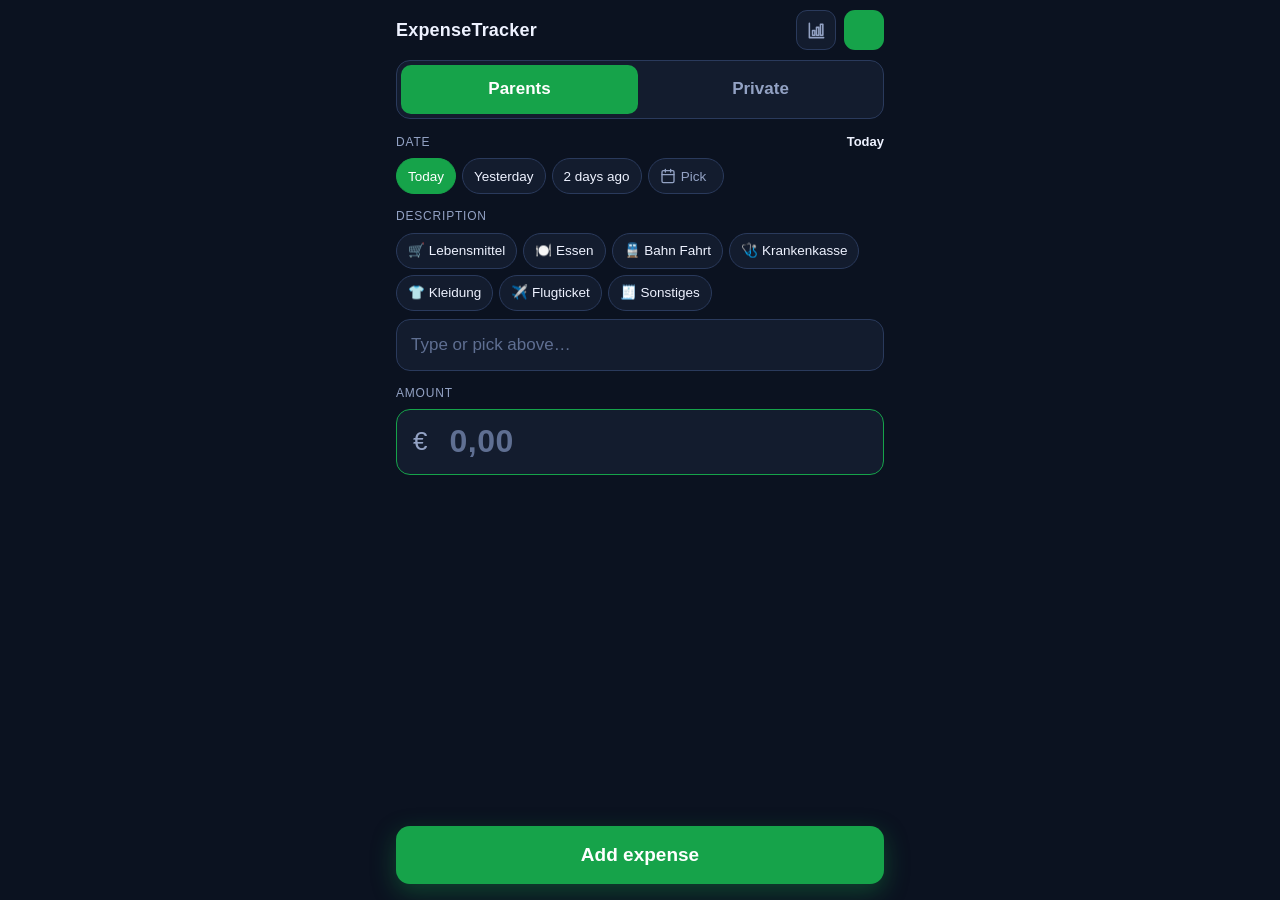
==== commit 018d579a: "Serve app instantly from cache on launch to fix splash-screen hang" ====
--- a/index.html
+++ b/index.html
@@ -3,7 +3,7 @@
 <head>
   <meta charset="UTF-8" />
   <meta name="viewport" content="width=device-width, initial-scale=1.0, viewport-fit=cover, maximum-scale=1.0, user-scalable=no" />
-  <meta name="theme-color" content="#16a34a" />
+  <meta name="theme-color" content="#0b1220" />
   <meta name="apple-mobile-web-app-capable" content="yes" />
   <meta name="apple-mobile-web-app-status-bar-style" content="black-translucent" />
   <meta name="apple-mobile-web-app-title" content="Expenses" />
@@ -20,11 +20,9 @@
       <div class="topbar-right">
         <a href="stats.html" class="iconbtn" title="Statistics" aria-label="Statistics">
           <svg viewBox="0 0 24 24" fill="none" stroke="currentColor" stroke-width="2" stroke-linecap="round" stroke-linejoin="round"><path d="M3 3v18h18"/><rect x="7" y="12" width="3" height="6"/><rect x="12" y="8" width="3" height="10"/><rect x="17" y="4" width="3" height="14"/></svg>
-          Stats
         </a>
-        <button type="button" id="syncBtn" class="sync" title="Sync status" aria-live="polite">
-          <span class="dot" id="syncDot"></span>
-          <span id="syncText">Ready</span>
+        <button type="button" id="syncBtn" class="syncbox" title="Sync status" aria-live="polite">
+          <span id="syncText" class="sr-only">Ready</span>
         </button>
       </div>
     </header>
--- a/styles.css
+++ b/styles.css
@@ -7,6 +7,7 @@
   --muted: #93a2c4;
   --accent: #16a34a;
   --accent-press: #128a3f;
+  --warn: #f59e0b;
   --danger: #ef4444;
   --radius: 14px;
   --tap: 52px;
@@ -46,27 +47,23 @@
   margin: 0;
   letter-spacing: 0.2px;
 }
-.sync {
-  display: inline-flex;
-  align-items: center;
-  gap: 7px;
-  height: 32px;
-  background: var(--surface);
-  border: 1px solid var(--line);
-  color: var(--muted);
-  font-size: 12px;
-  font-weight: 600;
-  padding: 0 12px;
-  border-radius: 999px;
-}
-.sync .dot {
-  width: 8px; height: 8px; border-radius: 50%;
+.syncbox {
+  width: 40px; height: 40px;
+  border: 0; border-radius: 11px;
   background: var(--muted);
+  cursor: pointer;
   transition: background .2s;
-}
-.sync.is-ok   .dot { background: var(--accent); }
-.sync.is-wait .dot { background: #f59e0b; }
-.sync.is-off  .dot { background: var(--danger); }
+  flex: none;
+}
+.syncbox.is-ok   { background: var(--accent); }
+.syncbox.is-wait { background: var(--warn); }
+.syncbox.is-off  { background: var(--danger); }
+.syncbox:active  { opacity: .8; }
+
+.sr-only {
+  position: absolute; width: 1px; height: 1px; padding: 0; margin: -1px;
+  overflow: hidden; clip: rect(0, 0, 0, 0); white-space: nowrap; border: 0;
+}
 
 /* ---- form ---- */
 .form { display: flex; flex-direction: column; gap: 14px; flex: 1; }
@@ -227,17 +224,16 @@
 .toast.show { opacity: 1; transform: translateX(-50%) translateY(0); }
 .toast.err { border-color: var(--danger); }
 
-/* ---- top bar right cluster + pill buttons ---- */
+/* ---- top bar right cluster: two square buttons ---- */
 .topbar-right { display: flex; align-items: center; gap: 8px; }
 .iconbtn {
-  display: inline-flex; align-items: center; gap: 6px;
-  height: 32px; padding: 0 12px;
-  border-radius: 999px;
+  display: inline-flex; align-items: center; justify-content: center;
+  width: 40px; height: 40px;
+  border-radius: 11px;
   background: var(--surface); border: 1px solid var(--line);
   color: var(--muted); text-decoration: none; flex: none;
-  font-size: 12px; font-weight: 600;
-}
-.iconbtn svg { width: 15px; height: 15px; }
+}
+.iconbtn svg { width: 19px; height: 19px; }
 .iconbtn:active { background: var(--surface-2); }
 
 /* ---- stats page ---- */
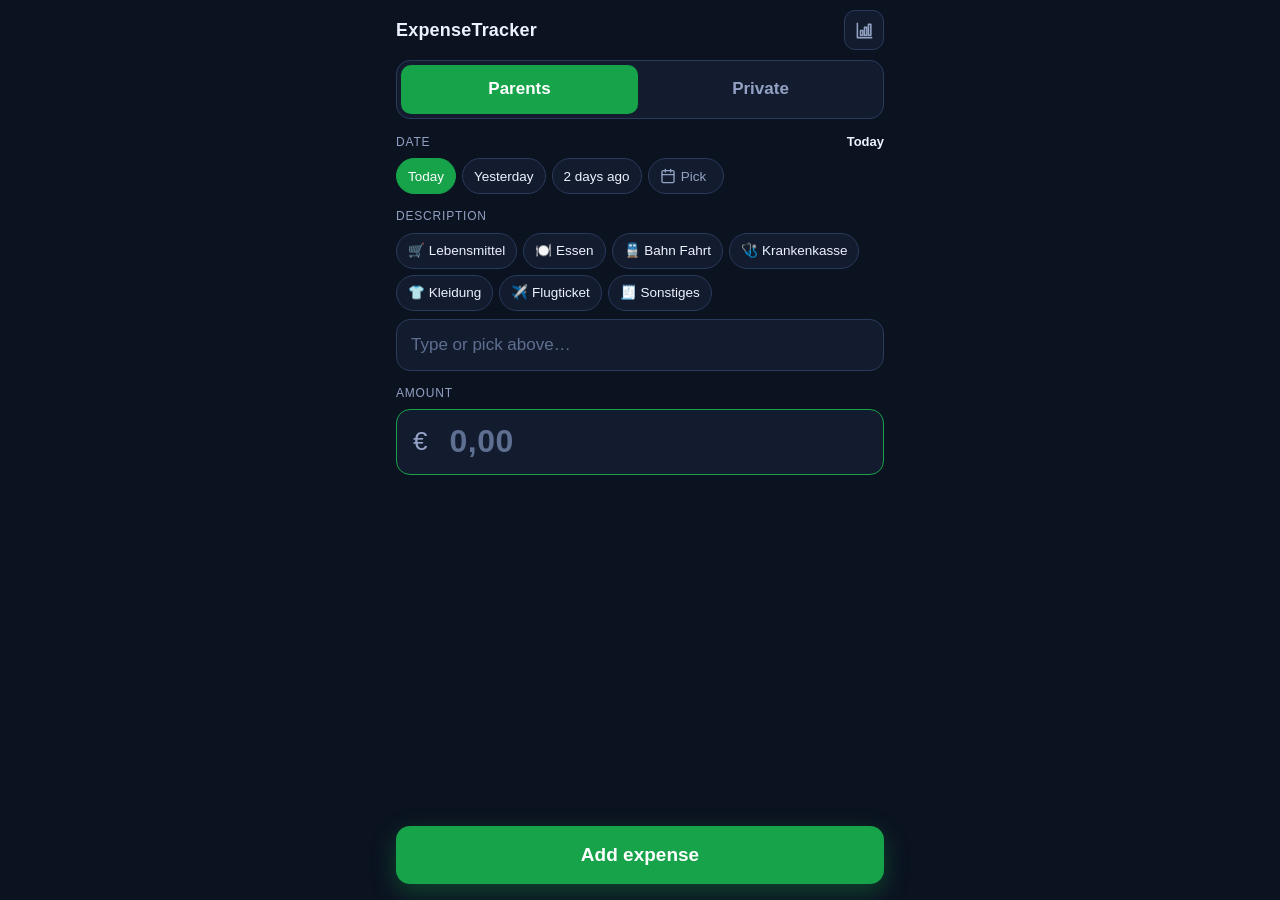
==== commit b91e65c1: "Show sync status as the Add-expense button color instead of a separate square" ====
--- a/index.html
+++ b/index.html
@@ -21,9 +21,6 @@
         <a href="stats.html" class="iconbtn" title="Statistics" aria-label="Statistics">
           <svg viewBox="0 0 24 24" fill="none" stroke="currentColor" stroke-width="2" stroke-linecap="round" stroke-linejoin="round"><path d="M3 3v18h18"/><rect x="7" y="12" width="3" height="6"/><rect x="12" y="8" width="3" height="10"/><rect x="17" y="4" width="3" height="14"/></svg>
         </a>
-        <button type="button" id="syncBtn" class="syncbox" title="Sync status" aria-live="polite">
-          <span id="syncText" class="sr-only">Ready</span>
-        </button>
       </div>
     </header>
 
@@ -78,7 +75,8 @@
 
       <div class="spacer"></div>
 
-      <button type="submit" id="submit" class="submit">Add expense</button>
+      <button type="submit" id="submit" class="submit" aria-describedby="syncText">Add expense</button>
+      <span id="syncText" class="sr-only"></span>
     </form>
 
     <section class="recent" id="recentWrap" hidden>
--- a/styles.css
+++ b/styles.css
@@ -47,19 +47,6 @@
   margin: 0;
   letter-spacing: 0.2px;
 }
-.syncbox {
-  width: 40px; height: 40px;
-  border: 0; border-radius: 11px;
-  background: var(--muted);
-  cursor: pointer;
-  transition: background .2s;
-  flex: none;
-}
-.syncbox.is-ok   { background: var(--accent); }
-.syncbox.is-wait { background: var(--warn); }
-.syncbox.is-off  { background: var(--danger); }
-.syncbox:active  { opacity: .8; }
-
 .sr-only {
   position: absolute; width: 1px; height: 1px; padding: 0; margin: -1px;
   overflow: hidden; clip: rect(0, 0, 0, 0); white-space: nowrap; border: 0;
@@ -160,7 +147,7 @@
 
 .spacer { flex: 1; min-height: 8px; }
 
-/* ---- submit ---- */
+/* ---- submit / sync status: the button's colour IS the sync status ---- */
 .submit {
   position: sticky;
   bottom: calc(8px + env(safe-area-inset-bottom));
@@ -172,9 +159,13 @@
   font-size: 19px;
   font-weight: 700;
   cursor: pointer;
-  box-shadow: 0 8px 24px rgba(22,163,74,.35);
-}
-.submit:active { background: var(--accent-press); transform: translateY(1px); }
+  box-shadow: 0 8px 24px rgba(22, 163, 74, .35);
+  transition: background .25s, box-shadow .25s;
+}
+.submit.is-ok   { background: var(--accent); box-shadow: 0 8px 24px rgba(22, 163, 74, .35); }
+.submit.is-wait { background: var(--warn);   box-shadow: 0 8px 24px rgba(245, 158, 11, .35); }
+.submit.is-off  { background: var(--danger); box-shadow: 0 8px 24px rgba(239, 68, 68, .35); }
+.submit:active { filter: brightness(.88); transform: translateY(1px); }
 .submit:disabled { opacity: .55; box-shadow: none; }
 .submit.flash { animation: flash .4s ease; }
 @keyframes flash { 0%{background:#22c55e} 100%{background:var(--accent)} }
